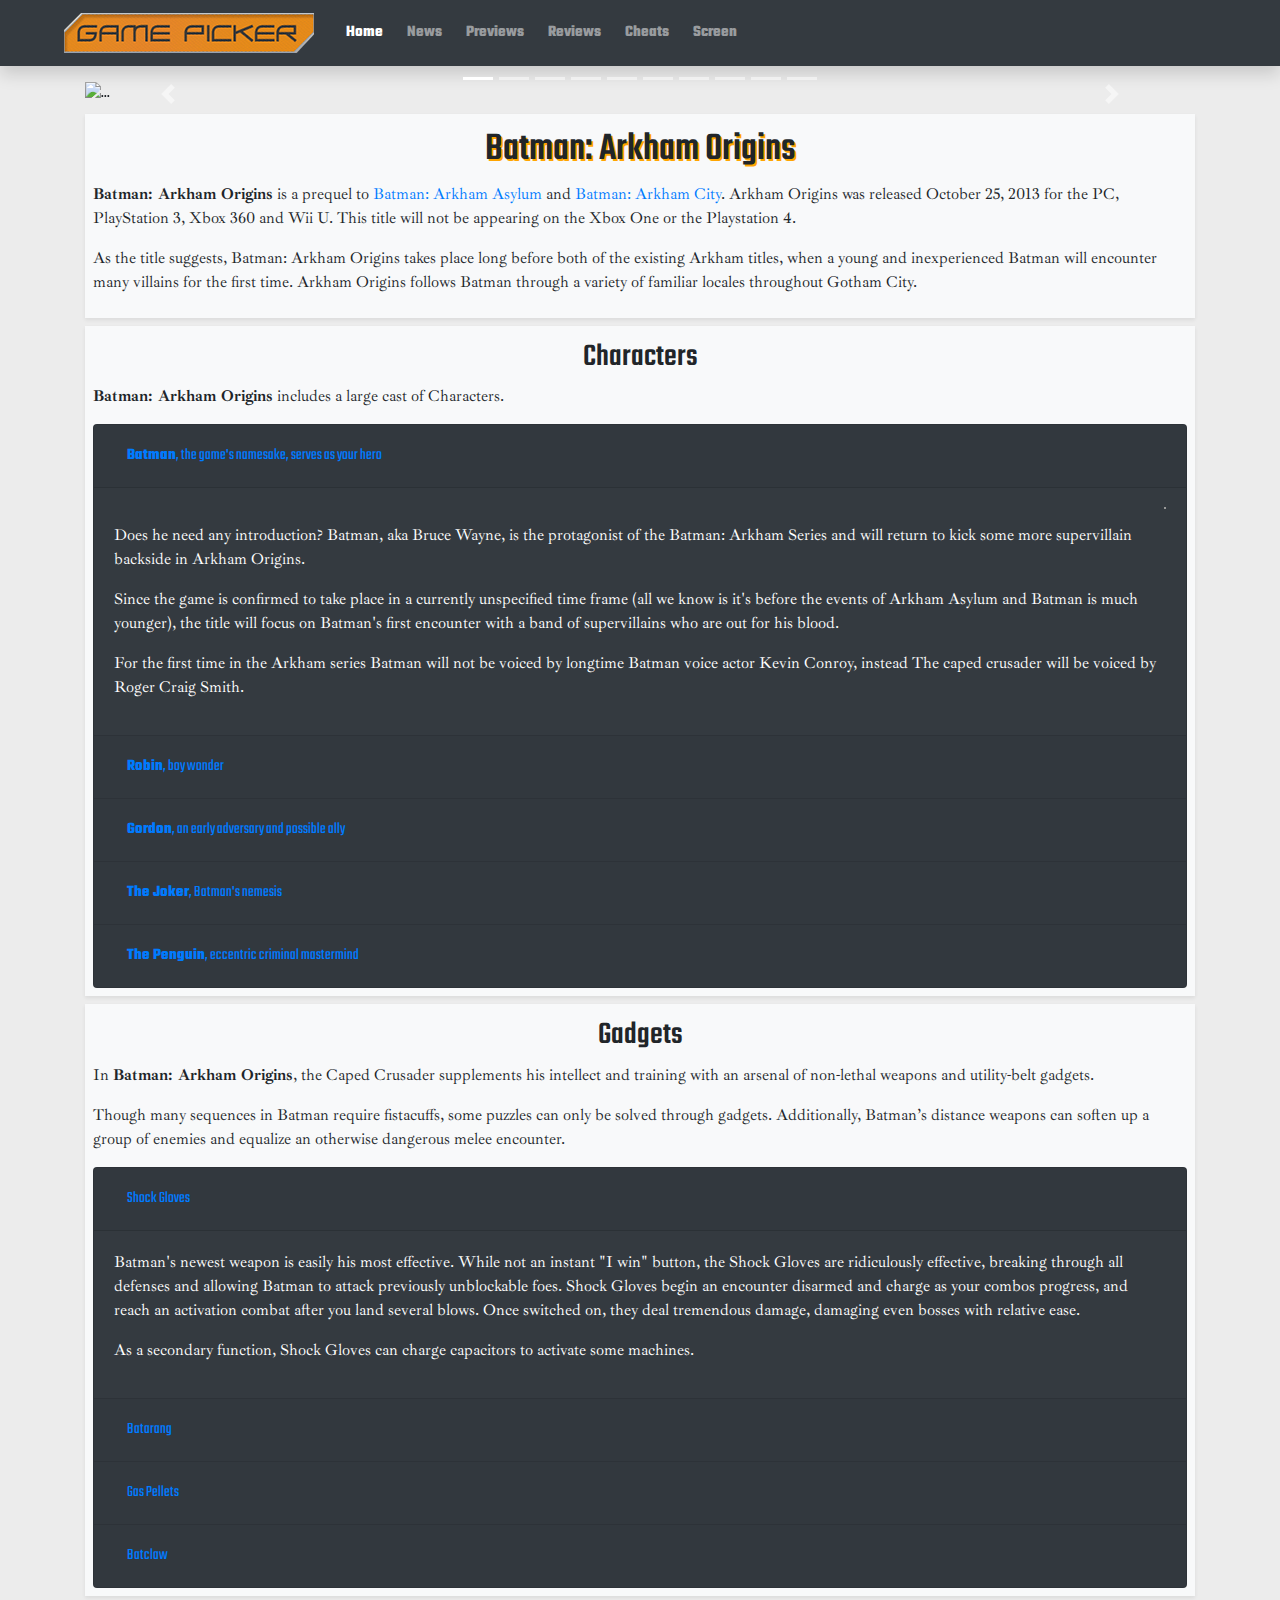
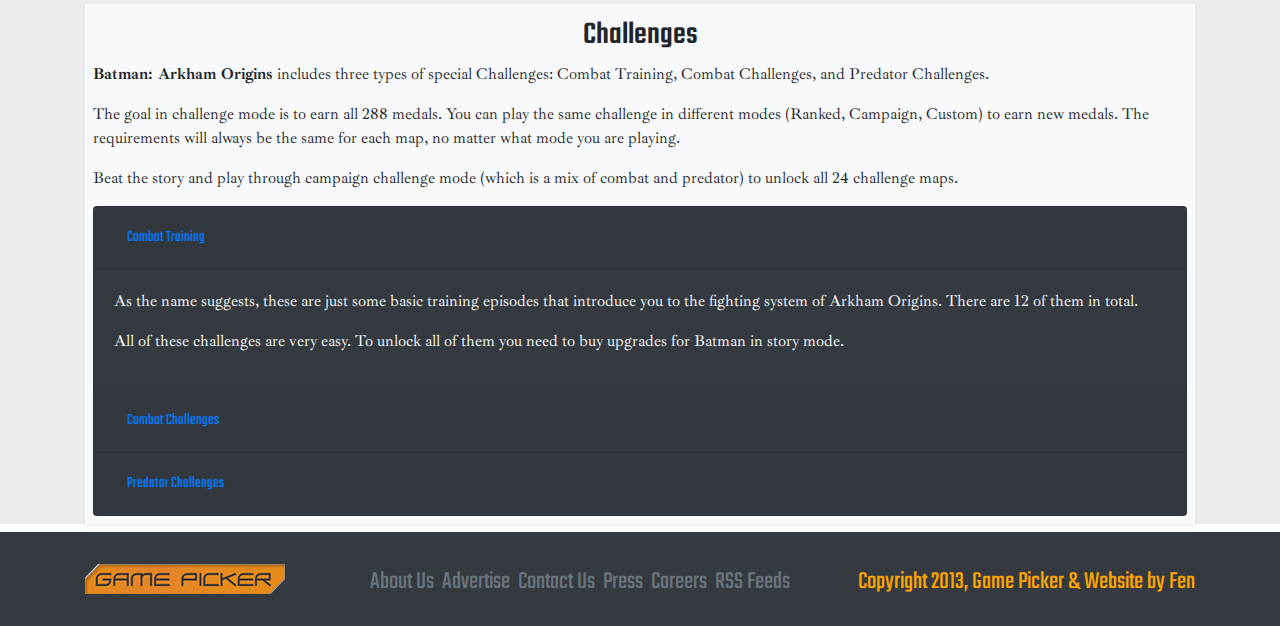
==== batman.html @ a6e2180d "new" ====
<!doctype html>
<html lang="en">
<head>
    <!-- Required meta tags -->
    <meta charset="utf-8">
    <meta name="viewport" content="width=device-width, initial-scale=1, shrink-to-fit=no">

    <!-- Bootstrap CSS -->
    <link rel="stylesheet" href="https://stackpath.bootstrapcdn.com/bootstrap/4.5.2/css/bootstrap.min.css"
          integrity="sha384-JcKb8q3iqJ61gNV9KGb8thSsNjpSL0n8PARn9HuZOnIxN0hoP+VmmDGMN5t9UJ0Z" crossorigin="anonymous">
    <link href="https://fonts.googleapis.com/css2?family=Teko:wght@300;400;500;600;700&display=swap" rel="stylesheet">
    <link href="https://fonts.googleapis.com/css2?family=Ibarra+Real+Nova:ital,wght@0,400;0,600;0,700;1,400;1,600;1,700&display=swap"
          rel="stylesheet">
    <link rel="stylesheet" href="custom.css">
    <title>Home-Game picker </title>
</head>
<body>
<nav class="navbar navbar-expand-lg navbar-dark bg-dark shadow">
    <a class="navbar-brand ml-5" href="index.html">
        <img src="images-logo/logo.png" alt="logo">
    </a>
    <button class="navbar-toggler" type="button" data-toggle="collapse" data-target="#navbarNav"
            aria-controls="navbarNav" aria-expanded="false" aria-label="Toggle navigation">
        <span class="navbar-toggler-icon"></span>
    </button>
    <div class="collapse navbar-collapse" id="navbarNav">
        <ul class="navbar-nav ">
            <li class="nav-item ml-2 active">
                <a class="nav-link font-weight-bolder" href="batman.html">Home <span
                        class="sr-only">(current)</span></a>
            </li>
            <li class="nav-item ml-2">
                <a class="nav-link font-weight-bolder" href="news.html">News<span class="sr-only">(current)</span></a>
            </li>
            <li class="nav-item ml-2  ">
                <a class="nav-link font-weight-bolder" href="previews.html">Previews <span
                        class="sr-only">(current)</span></a>
            </li>
            <li class="nav-item ml-2 ">
                <a class="nav-link font-weight-bolder " href="reviews.html"> Reviews<span
                        class="sr-only">(current)</span></a>
            </li>
            <li class="nav-item ml-2">
                <a class="nav-link font-weight-bolder" href="cheats.html">Cheats<span
                        class="sr-only">(current)</span></a>
            </li>
            <li class="nav-item ml-2">
                <a class="nav-link font-weight-bolder " href="screen.html">Screen<span class="sr-only">(current)</span></a>
            </li>
        </ul>
    </div>
</nav>
<!--carousel-->
<main>
    <div class="container pt-3">
        <div id="carouselExampleIndicators" class="carousel slide" data-ride="carousel">
            <ol class="carousel-indicators">
                <li data-target="#carouselExampleIndicators" data-slide-to="0" class="active"></li>
                <li data-target="#carouselExampleIndicators" data-slide-to="1"></li>
                <li data-target="#carouselExampleIndicators" data-slide-to="2"></li>
                <li data-target="#carouselExampleIndicators" data-slide-to="3"></li>
                <li data-target="#carouselExampleIndicators" data-slide-to="4"></li>
                <li data-target="#carouselExampleIndicators" data-slide-to="5"></li>
                <li data-target="#carouselExampleIndicators" data-slide-to="6"></li>
                <li data-target="#carouselExampleIndicators" data-slide-to="7"></li>
                <li data-target="#carouselExampleIndicators" data-slide-to="8"></li>
                <li data-target="#carouselExampleIndicators" data-slide-to="9"></li>
            </ol>
            <div class="carousel-inner">
                <div class="carousel-item active">
                    <img src="carousel/bat-01.jpg" class="d-block w-100" alt="...">
                </div>
                <div class="carousel-item">
                    <img src="carousel/bat-02.jpg" class="d-block w-100" alt="...">
                </div>
                <div class="carousel-item">
                    <img src="carousel/bat-03.jpg" class="d-block w-100" alt="...">
                </div>
                <div class="carousel-item">
                    <img src="carousel/bat-04.jpg" class="d-block w-100" alt="...">
                </div>
                <div class="carousel-item">
                    <img src="carousel/bat-05.jpg" class="d-block w-100" alt="...">
                </div>
                <div class="carousel-item">
                    <img src="carousel/bat-06.jpg" class="d-block w-100" alt="...">
                </div>
                <div class="carousel-item">
                    <img src="carousel/bat-07.jpg" class="d-block w-100" alt="...">
                </div>
                <div class="carousel-item">
                    <img src="carousel/bat-08.jpg" class="d-block w-100" alt="...">
                </div>
                <div class="carousel-item">
                    <img src="carousel/bat-09.jpg" class="d-block w-100" alt="...">
                </div>
                <div class="carousel-item">
                    <img src="carousel/bat-10.jpg" class="d-block w-100" alt="...">
                </div>
            </div>
            <a class="carousel-control-prev" href="#carouselExampleIndicators" role="button" data-slide="prev">
                <span class="carousel-control-prev-icon" aria-hidden="true"></span>
                <span class="sr-only">Previous</span>
            </a>
            <a class="carousel-control-next" href="#carouselExampleIndicators" role="button" data-slide="next">
                <span class="carousel-control-next-icon" aria-hidden="true"></span>
                <span class="sr-only">Next</span>
            </a>
        </div>
        <!--carousel-->
        <div class=" shadow-sm mt-2 mb-2 p-2 bg-light">
            <h1 class="text-center pt-1 ">Batman: Arkham Origins</h1>

            <p><strong>Batman: Arkham Origins</strong> is a prequel to <a href="#">Batman: Arkham Asylum</a> and <a
                    href="#">Batman: Arkham City</a>. Arkham Origins was released October 25, 2013 for the PC,
                PlayStation
                3, Xbox 360 and Wii U. This title will not be appearing on the Xbox One or the Playstation 4.</p>
            <p>As the title suggests, Batman: Arkham Origins takes place long before both of the existing Arkham titles,
                when a young and inexperienced Batman will encounter many villains for the first time. Arkham Origins
                follows Batman through a variety of familiar locales throughout Gotham City.</p>
        </div>
        <div class=" shadow-sm mt-2 mb-2 p-2 bg-light">
            <h2 class="text-center pt-1 ">Characters</h2>
            <p><strong>Batman: Arkham Origins</strong> includes a large cast of Characters.</p>
            <!--Collapse-->
            <div class="accordion" id="characters">
                <div class="card text-white bg-dark">
                    <div class="card-header" id="headingBatman">
                        <h2 class="mb-0">
                            <button class="btn btn-link btn-block text-left" type="button" data-toggle="collapse"
                                    data-target="#collapseBatman" aria-expanded="true" aria-controls="collapseBatman">
                                <strong>Batman</strong>, the game's namesake, serves as your hero
                            </button>
                        </h2>
                    </div>

                    <div id="collapseBatman" class="collapse show" aria-labelledby="headingBatman"
                         data-parent="#characters">
                        <div class="card-body">
                            <p><img src="batman/characters/batman.jpg" alt=""/></p>
                            <p>Does he need any introduction? Batman, aka Bruce Wayne, is the protagonist of the Batman:
                                Arkham Series and will return to kick some more supervillain backside in Arkham
                                Origins.</p>
                            <p>Since the game is confirmed to take place in a currently unspecified time frame (all we
                                know is it's before the events of Arkham Asylum and Batman is much younger), the title
                                will focus on Batman's first encounter with a band of supervillains who are out for his
                                blood.</p>
                            <p>For the first time in the Arkham series Batman will not be voiced by longtime Batman
                                voice actor Kevin Conroy, instead The caped crusader will be voiced by Roger Craig
                                Smith. </p>
                        </div>
                    </div>
                </div>
                <div class="card text-white bg-dark">
                    <div class="card-header" id="headingRobin">
                        <h2 class="mb-0">
                            <button class="btn btn-link btn-block text-left collapsed" type="button"
                                    data-toggle="collapse" data-target="#collapserobin" aria-expanded="false"
                                    aria-controls="collapserobin">
                                <strong>Robin</strong>, boy wonder
                            </button>
                        </h2>
                    </div>
                    <div id="collapserobin" class="collapse" aria-labelledby="headingRobin" data-parent="#characters">
                        <div class="card-body">
                            <p><img src="batman/characters/robin.jpg" alt=""/></p>
                            <p>Robin, the Boy Wonder (Dick Grayson) appears as a playable character in the online
                                multiplayer modes. As there will be no multiplayer on Wii U, there is no confirmation
                                that Robin will be playable on the console.</p>
                        </div>
                    </div>
                </div>
                <div class="card text-white bg-dark">
                    <div class="card-header" id="headingGordon">
                        <h2 class="mb-0">
                            <button class="btn btn-link btn-block text-left collapsed" type="button"
                                    data-toggle="collapse" data-target="#collapseGordon" aria-expanded="false"
                                    aria-controls="collapseGordon">
                                <strong>Gordon</strong>, an early adversary and possible ally
                            </button>
                        </h2>
                    </div>
                    <div id="collapseGordon" class="collapse" aria-labelledby="headingGordon" data-parent="#characters">
                        <div class="card-body">
                            <p><img src="batman/characters/gordon.jpg" alt=""/></p>
                            <p>Jim Gordon is a Gotham City Police Captain in Batman: Arkham Origins.</p>
                            <p>Gordon begins the game as an adversary of Batman, though he hopes to capture the Caped
                                Crusader rather than to kill him. </p>
                        </div>
                    </div>
                </div>
                <div class="card text-white bg-dark">
                    <div class="card-header" id="headingJoker">
                        <h2 class="mb-0">
                            <button class="btn btn-link btn-block text-left collapsed" type="button"
                                    data-toggle="collapse" data-target="#collapseJoker" aria-expanded="false"
                                    aria-controls="collapseJoker">
                                <strong>The Joker</strong>, Batman's nemesis
                            </button>
                        </h2>
                    </div>
                    <div id="collapseJoker" class="collapse" aria-labelledby="headingJoker" data-parent="#characters">
                        <div class="card-body">
                            <p><img src="batman/characters/the-joker.jpg" alt=""/></p>
                            <p>Along with Bane, Joker is the leader of one of the two playable gangs in the Multiplayer
                                game modes. Players can let the Joker in the match via point streaks, and even play as
                                the character, as was shown in footage of the Multiplayer Beta.</p>
                            <p>As seen in the E3 demo, it doesn't seem that he intends to kill Batman, as he is just
                                threatening to bomb buildings throughout the night. </p>
                            <p>In Arkham Origins, the Joker will be voiced by Troy Baker.</p>
                        </div>
                    </div>
                </div>
                <div class="card text-white bg-dark">
                    <div class="card-header" id="headingPenguin">
                        <h2 class="mb-0">
                            <button class="btn btn-link btn-block text-left collapsed" type="button"
                                    data-toggle="collapse" data-target="#collapsePenguin" aria-expanded="false"
                                    aria-controls="collapsePenguin">
                                <strong>The Penguin</strong>, eccentric criminal mastermind
                            </button>
                        </h2>
                    </div>
                    <div id="collapsePenguin" class="collapse" aria-labelledby="headingPenguin"
                         data-parent="#characters">
                        <div class="card-body">
                            <p><img src="batman/characters/the-penguin.jpg" alt=""/></p>
                            <p>Oswald Cobblepot, better known as The Penguin, is shown to be a returning villain in
                                Arkham Origins.</p>
                            <p>His appearance is very similar to how he looked in Arkham City, though the game does take
                                place before the bar brawl that took his left eye.</p>
                            <p>Nolan North has also been confirmed to reprise his role as The Penguin from Arkham
                                City.</p>
                        </div>
                    </div>
                </div>
            </div>
        </div>        <!--Collapse-->

        <div class=" shadow-sm mt-2 mb-2 p-2 bg-light">
            <h2 class="text-center pt-1 ">Gadgets</h2>
            <p>In <strong>Batman: Arkham Origins</strong>, the Caped Crusader supplements his intellect and training
                with an
                arsenal of non-lethal weapons and utility-belt gadgets. </p>
            <p>Though many sequences in Batman require fistacuffs, some puzzles can only be solved through gadgets.
                Additionally, Batman’s distance weapons can soften up a group of enemies and equalize an otherwise
                dangerous
                melee encounter.</p>

            <!--insert accordion-gadgets-->
            <div class="accordion" id="gadgets">
                <div class="card text-white bg-dark">
                    <div class="card-header" id="headingOne">
                        <h2 class="mb-0">
                            <button class="btn btn-link btn-block text-left" type="button" data-toggle="collapse"
                                    data-target="#collapseOne" aria-expanded="true" aria-controls="collapseOne">
                                Shock Gloves
                            </button>
                        </h2>
                    </div>
                    <div id="collapseOne" class="collapse show" aria-labelledby="headingOne" data-parent="#gadgets">
                        <div class="card-body">
                            <p>Batman's newest weapon is easily his most effective. While not an instant &quot;I win&quot;
                                button, the Shock Gloves are ridiculously effective, breaking through all defenses and
                                allowing Batman to attack previously unblockable foes. Shock Gloves begin an encounter
                                disarmed and charge as your combos progress, and reach an activation combat after you
                                land several blows. Once switched on, they deal tremendous damage, damaging even bosses
                                with relative ease.</p>
                            <p>As a secondary function, Shock Gloves can charge capacitors to activate some
                                machines.</p>
                        </div>
                    </div>
                </div>
                <div class="card text-white bg-dark">
                    <div class="card-header" id="headingBatarang">
                        <h2 class="mb-0">
                            <button class="btn btn-link btn-block text-left collapsed" type="button"
                                    data-toggle="collapse" data-target="#collapseBatarang" aria-expanded="false"
                                    aria-controls="collapseBatarang">
                                Batarang
                            </button>
                        </h2>
                    </div>
                    <div id="collapseBatarang" class="collapse" aria-labelledby="headingBatarang"
                         data-parent="#gadgets">
                        <div class="card-body">
                            <p>Batarangs are stunning shuriken employed by the Batman. Batarangs do very little damage
                                on their own, but knock many enemies to the ground where they are vulnerable to
                                takedown.</p>
                            <p>Batarangs are also useful for hitting switches from a distance. In sufficient quantity
                                they can incapacitate single foes.<br>
                                Remote Controlled Batarang</p>
                            <p>The Remote Controlled Batarang is mostly a puzzle-solving tool. Thrown through an
                                electrical field, it can short out fuse boxes, opening doors. Its controls are aircraft
                                style, operating inverted.</p>
                        </div>
                    </div>
                </div>
                <div class="card text-white bg-dark">
                    <div class="card-header" id="headingGas">
                        <h2 class="mb-0">
                            <button class="btn btn-link btn-block text-left collapsed" type="button"
                                    data-toggle="collapse" data-target="#collapseGas" aria-expanded="false"
                                    aria-controls="collapseGas">
                                Gas Pellets
                            </button>
                        </h2>
                    </div>
                    <div id="collapseGas" class="collapse" aria-labelledby="headingGas" data-parent="#gadgets">
                        <div class="card-body">
                            <p>Gas Pellets render your foes blind for a few seconds. Thrown next to a foe, they allow
                                Batman to attack with Detective Vision with little chance of being counter-attacked.
                                Thrown next to Batman, they protect him from gunfire for a short time.</p>
                            <p>Gas Pellets disperse after a few seconds of use. </p>
                        </div>
                    </div>
                </div>
                <div class="card text-white bg-dark">
                    <div class="card-header" id="headingBatclaw">
                        <h2 class="mb-0">
                            <button class="btn btn-link btn-block text-left collapsed" type="button"
                                    data-toggle="collapse" data-target="#collapseBatclaw" aria-expanded="false"
                                    aria-controls="collapseBatclaw">
                                Batclaw
                            </button>
                        </h2>
                    </div>
                    <div id="collapseBatclaw" class="collapse" aria-labelledby="headingBatclaw" data-parent="#gadgets">
                        <div class="card-body">
                            <p>The Batclaw allows Batman to climb to high ledges and swing between Vantage Points. The
                                Batclaw also allows the user to attack single enemies, slamming them into hard objects.
                                The rope can also be used to tear Vents from walls. Additionally, the Batclaw can help
                                Batman direct any raft he is standing on by grappling and pulling toward the desired
                                grapple point.</p>
                            <p>When upgraded, the Batclaw can also disarm opponents.</p>
                        </div>
                    </div>
                </div>
            </div>
        </div>
        <!--insert accordion-gadgets-->

        <div class=" shadow-sm mt-2 mb-2 p-2 bg-light">
            <h2 class="text-center pt-1 ">Challenges</h2>
            <p><strong>Batman: Arkham Origins</strong> includes three types of special Challenges: Combat Training,
                Combat
                Challenges, and Predator Challenges.</p>
            <p>The goal in challenge mode is to earn all 288 medals. You can play the same challenge in different modes
                (Ranked, Campaign, Custom) to earn new medals. The requirements will always be the same for each map, no
                matter what mode you are playing.</p>
            <p>Beat the story and play through campaign challenge mode (which is a mix of combat and predator) to unlock
                all
                24 challenge maps. </p>

            <!--[insert accordion-challenges]-->
            <div class="accordion" id="challenges">
                <div class="card text-white bg-dark">
                    <div class="card-header" id="headingCombat">
                        <h2 class="mb-0">
                            <button class="btn btn-link btn-block text-left" type="button" data-toggle="collapse"
                                    data-target="#collapseCombatTraining" aria-expanded="true"
                                    aria-controls="collapseCombatTraining">
                                Combat Training
                            </button>
                        </h2>
                    </div>

                    <div id="collapseCombatTraining" class="collapse show" aria-labelledby="headingCombat"
                         data-parent="#challenges">
                        <div class="card-body">
                            <p>As the name suggests, these are just some basic training episodes that introduce you to
                                the fighting system of Arkham Origins. There are 12 of them in total.</p>
                            <p>All of these challenges are very easy. To unlock all of them you need to buy upgrades for
                                Batman in story mode. </p>
                        </div>
                    </div>
                </div>
                <div class="card text-white bg-dark">
                    <div class="card-header" id="headingTwo">
                        <h2 class="mb-0">
                            <button class="btn btn-link btn-block text-left collapsed" type="button"
                                    data-toggle="collapse" data-target="#collapseCombat" aria-expanded="false"
                                    aria-controls="collapseCombat">
                                Combat Challenges
                            </button>
                        </h2>
                    </div>
                    <div id="collapseCombat" class="collapse" aria-labelledby="headingTwo" data-parent="#challenges">
                        <div class="card-body">
                            <p>There are 12 different Combat Challenge Maps. You can play them in different challenge
                                modes and add modifiers, but the requirements will always be the same. You just need to
                                reach a certain point threshold by the end of the fourth round. You get points for every
                                attack and counter you perform.</p>
                            <p>The most important thing is your multiplier. There's a very easy trick to avoid being
                                hit. Land one standard strike, then jump over an enemy and repeat. None of the enemies
                                will be able to hit you if you are jumping quick enough. It takes a little longer than
                                countering and fighting the normal way, but it's much safer and easier to do. If you
                                have already unlocked the Shock Gloves you should activate them to get a x2 multiplier
                                with each hit.</p>
                            <p>Always kill the last 2-3 enemies with a ground pound finisher at the end of each round.
                                If you manage to keep your multiplier going, you will get massive points for performing
                                a ground pound. You can use the ultra cape stun against the last few enemies to knock
                                them out for a while. Gives you more than enough time to perform a ground pound on an
                                enemy.</p>
                            <p>The best combo finisher to farm points is the batswarm. It will hit and confuse all
                                surrounding enemies without causing damage. Doing this in large groups of enemies, while
                                having a x50 multiplier or higher, will give you insane points. </p>
                        </div>
                    </div>
                </div>
                <div class="card text-white bg-dark">
                    <div class="card-header" id="headingThree">
                        <h2 class="mb-0">
                            <button class="btn btn-link btn-block text-left collapsed" type="button"
                                    data-toggle="collapse" data-target="#collapsePredator" aria-expanded="false"
                                    aria-controls="collapsePredator">
                                Predator Challenges
                            </button>
                        </h2>
                    </div>
                    <div id="collapsePredator" class="collapse" aria-labelledby="headingThree"
                         data-parent="#challenges">
                        <div class="card-body">
                            <p>There are 12 different Predator Challenge Maps. You can play them in different challenge
                                modes and add modifiers, but the requirements will always be the same. Challenges
                                automatically become available when playing through the story. To unlock the six extreme
                                versions you need to beat campaign challenges. Certain abilities and gadgets are needed
                                for some of the medals, so it's highly recommended to complete the story first and buy
                                all of Batman's upgrades. </p>
                        </div>
                    </div>
                </div>
            </div>
        </div>
    </div>
</main>
<footer class="py-2">
    <div class="container pt-4">
        <div class="row">
            <div class="col-sm-3 col-md-3 col-lg-3">
                <img src="images-logo/logo-footer.png" alt="">
            </div>
            <div class="col-sm-5 col-md-5 col-lg-5 pb-3 footer-text">

                <a href="#" class="text-muted">About Us</a>&nbsp;
                <a href="#" class="text-muted">Advertise</a>&nbsp;
                <a href="#" class="text-muted">Contact Us</a>&nbsp;
                <a href="#" class="text-muted">Press</a>&nbsp;
                <a href="#" class="text-muted">Careers</a>&nbsp;
                <a href="#" class="text-muted">RSS Feeds</a>
            </div>
            <div class="col-sm-4 col-lg-4 text-lg-right footer-text">
                Copyright 2013, Game Picker & Website by Fen
            </div>
        </div>
    </div>
</footer>

<!-- Optional JavaScript -->
<!-- jQuery first, then Popper.js, then Bootstrap JS -->
<script src="https://code.jquery.com/jquery-3.5.1.slim.min.js"
        integrity="sha384-DfXdz2htPH0lsSSs5nCTpuj/zy4C+OGpamoFVy38MVBnE+IbbVYUew+OrCXaRkfj"
        crossorigin="anonymous"></script>
<script src="https://cdn.jsdelivr.net/npm/popper.js@1.16.1/dist/umd/popper.min.js"
        integrity="sha384-9/reFTGAW83EW2RDu2S0VKaIzap3H66lZH81PoYlFhbGU+6BZp6G7niu735Sk7lN"
        crossorigin="anonymous"></script>
<script src="https://stackpath.bootstrapcdn.com/bootstrap/4.5.2/js/bootstrap.min.js"
        integrity="sha384-B4gt1jrGC7Jh4AgTPSdUtOBvfO8shuf57BaghqFfPlYxofvL8/KUEfYiJOMMV+rV"
        crossorigin="anonymous"></script>
</body>
</html>
---- custom.css ----
body {
    font-family: 'Teko', sans-serif;
}
p {
    font-family: 'Ibarra Real Nova', serif;
}
h1 h2 h3 h4 h5 {
    color: dark gray;
}
h1 {
    text-shadow: 2px 2px orange;
}
footer, container {
    background-color: #343a40;
    color: orange;
    font-decoration: underline;
}
main {
    background-color: #ececec;
}
.footer-text {
    font-size: 25px;
}
}
a:hover {
  color: orange!important;
}
#characters img{
display: block;
margin-left: auto;
margin-right: auto;
border: 1px solid #999999;
}
@media only screen and (min-width:580px) {
#characters img {
float: right;
margin-left: 20px;
margin-bottom: 10px;
}
}
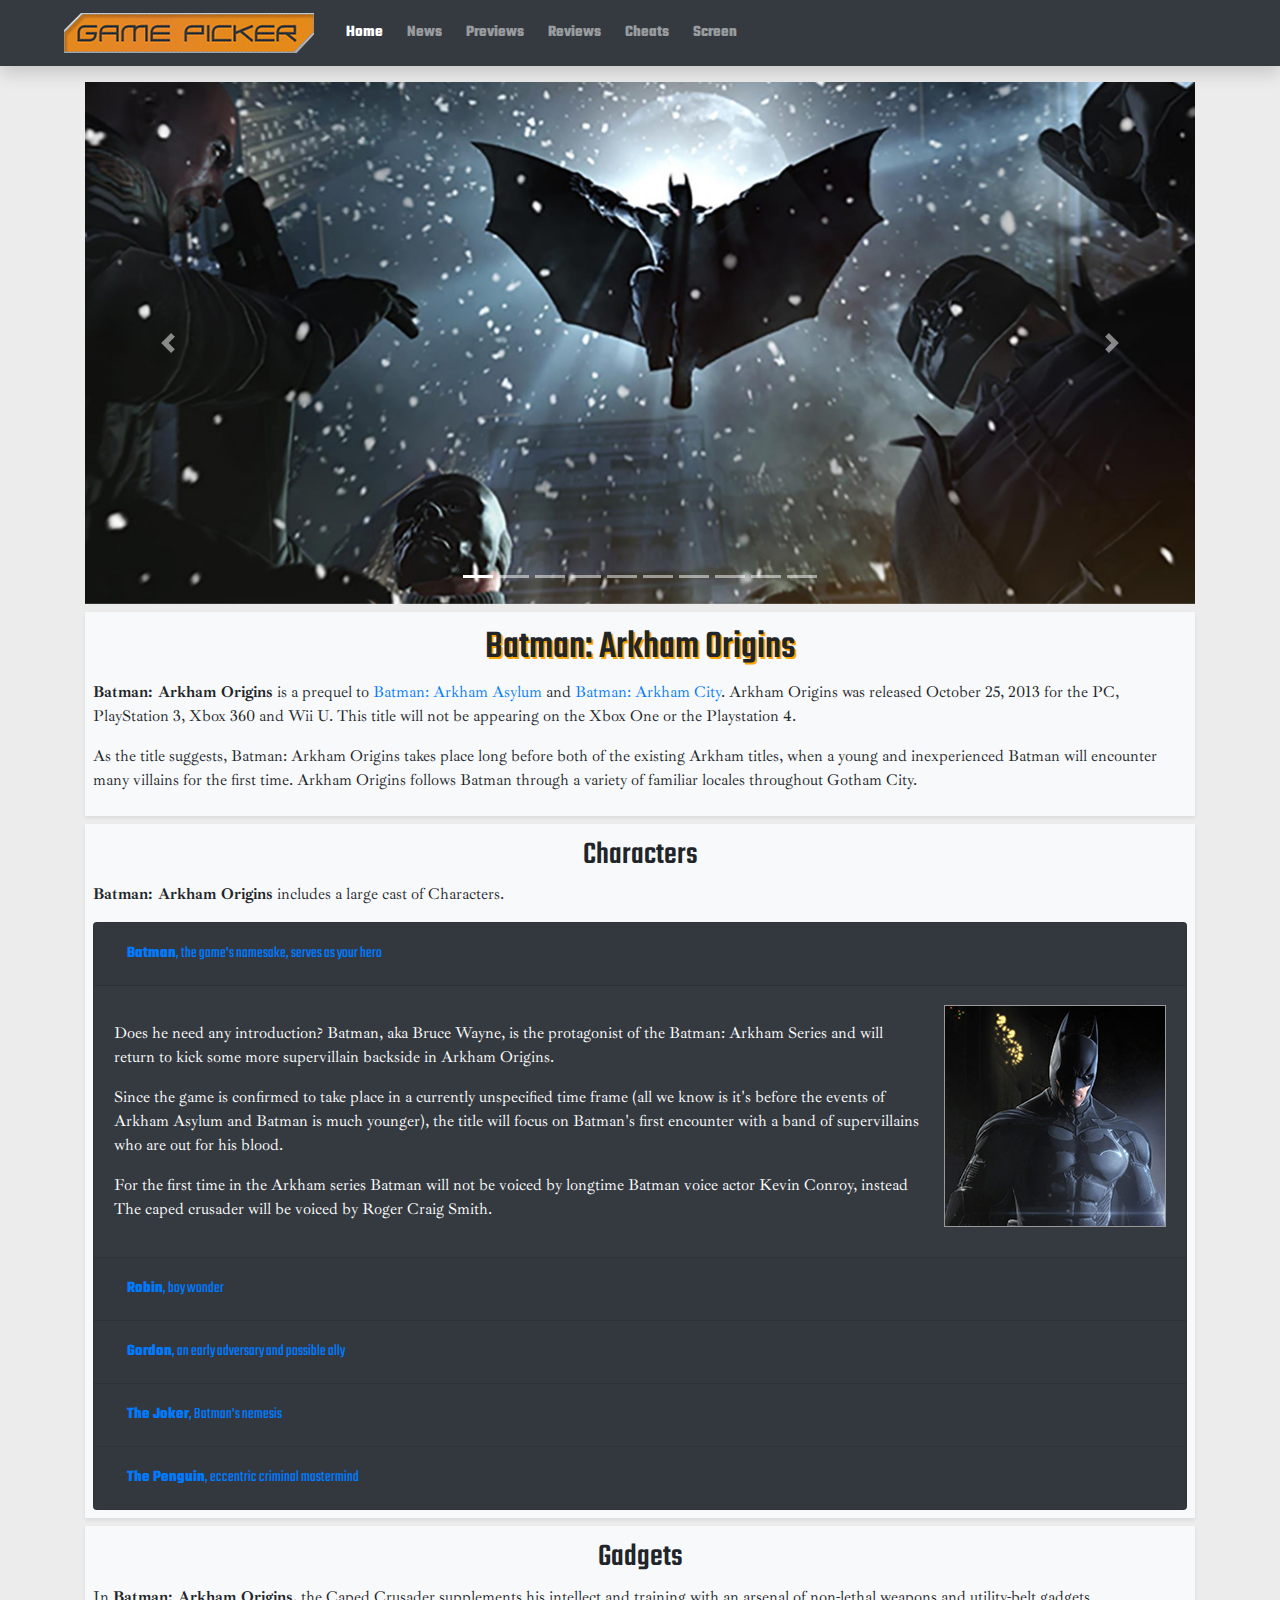
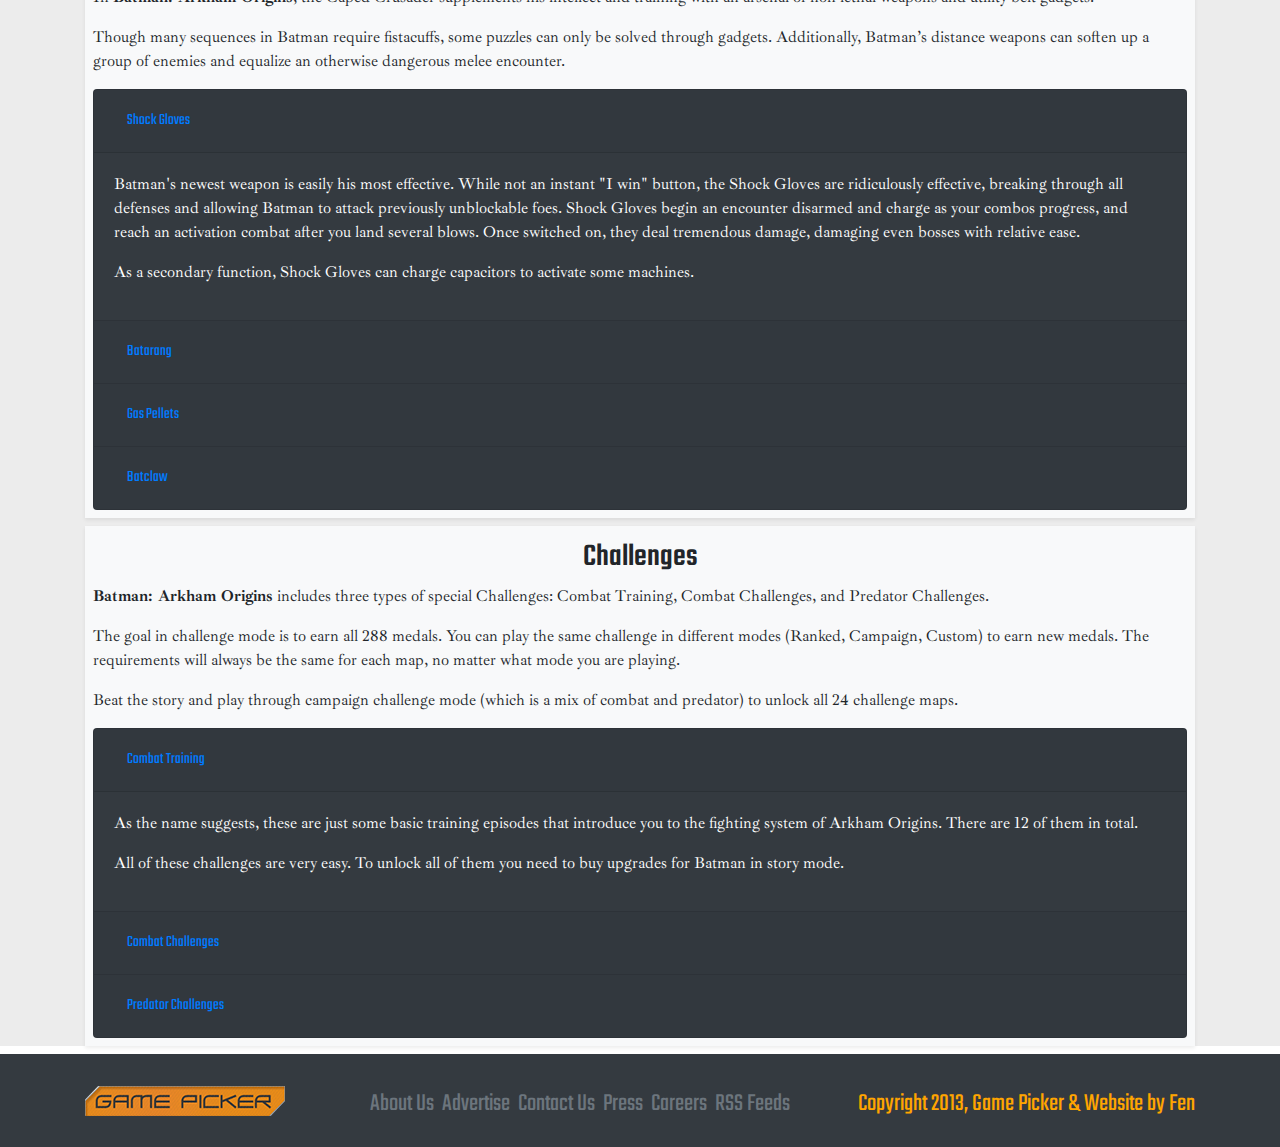
==== commit 23406dd0: "trying to fix image not found issue on github page" ====
--- a/batman.html
+++ b/batman.html
@@ -68,34 +68,34 @@
             </ol>
             <div class="carousel-inner">
                 <div class="carousel-item active">
-                    <img src="carousel/bat-01.jpg" class="d-block w-100" alt="...">
-                </div>
-                <div class="carousel-item">
-                    <img src="carousel/bat-02.jpg" class="d-block w-100" alt="...">
-                </div>
-                <div class="carousel-item">
-                    <img src="carousel/bat-03.jpg" class="d-block w-100" alt="...">
-                </div>
-                <div class="carousel-item">
-                    <img src="carousel/bat-04.jpg" class="d-block w-100" alt="...">
-                </div>
-                <div class="carousel-item">
-                    <img src="carousel/bat-05.jpg" class="d-block w-100" alt="...">
-                </div>
-                <div class="carousel-item">
-                    <img src="carousel/bat-06.jpg" class="d-block w-100" alt="...">
-                </div>
-                <div class="carousel-item">
-                    <img src="carousel/bat-07.jpg" class="d-block w-100" alt="...">
-                </div>
-                <div class="carousel-item">
-                    <img src="carousel/bat-08.jpg" class="d-block w-100" alt="...">
-                </div>
-                <div class="carousel-item">
-                    <img src="carousel/bat-09.jpg" class="d-block w-100" alt="...">
-                </div>
-                <div class="carousel-item">
-                    <img src="carousel/bat-10.jpg" class="d-block w-100" alt="...">
+                    <img src="./carousel/bat-01.jpg" class="d-block w-100" alt="...">
+                </div>
+                <div class="carousel-item">
+                    <img src="./carousel/bat-02.jpg" class="d-block w-100" alt="...">
+                </div>
+                <div class="carousel-item">
+                    <img src="./carousel/bat-03.jpg" class="d-block w-100" alt="...">
+                </div>
+                <div class="carousel-item">
+                    <img src="./carousel/bat-04.jpg" class="d-block w-100" alt="...">
+                </div>
+                <div class="carousel-item">
+                    <img src="./carousel/bat-05.jpg" class="d-block w-100" alt="...">
+                </div>
+                <div class="carousel-item">
+                    <img src="./carousel/bat-06.jpg" class="d-block w-100" alt="...">
+                </div>
+                <div class="carousel-item">
+                    <img src="./carousel/bat-07.jpg" class="d-block w-100" alt="...">
+                </div>
+                <div class="carousel-item">
+                    <img src="./carousel/bat-08.jpg" class="d-block w-100" alt="...">
+                </div>
+                <div class="carousel-item">
+                    <img src="./carousel/bat-09.jpg" class="d-block w-100" alt="...">
+                </div>
+                <div class="carousel-item">
+                    <img src="./carousel/bat-10.jpg" class="d-block w-100" alt="...">
                 </div>
             </div>
             <a class="carousel-control-prev" href="#carouselExampleIndicators" role="button" data-slide="prev">
